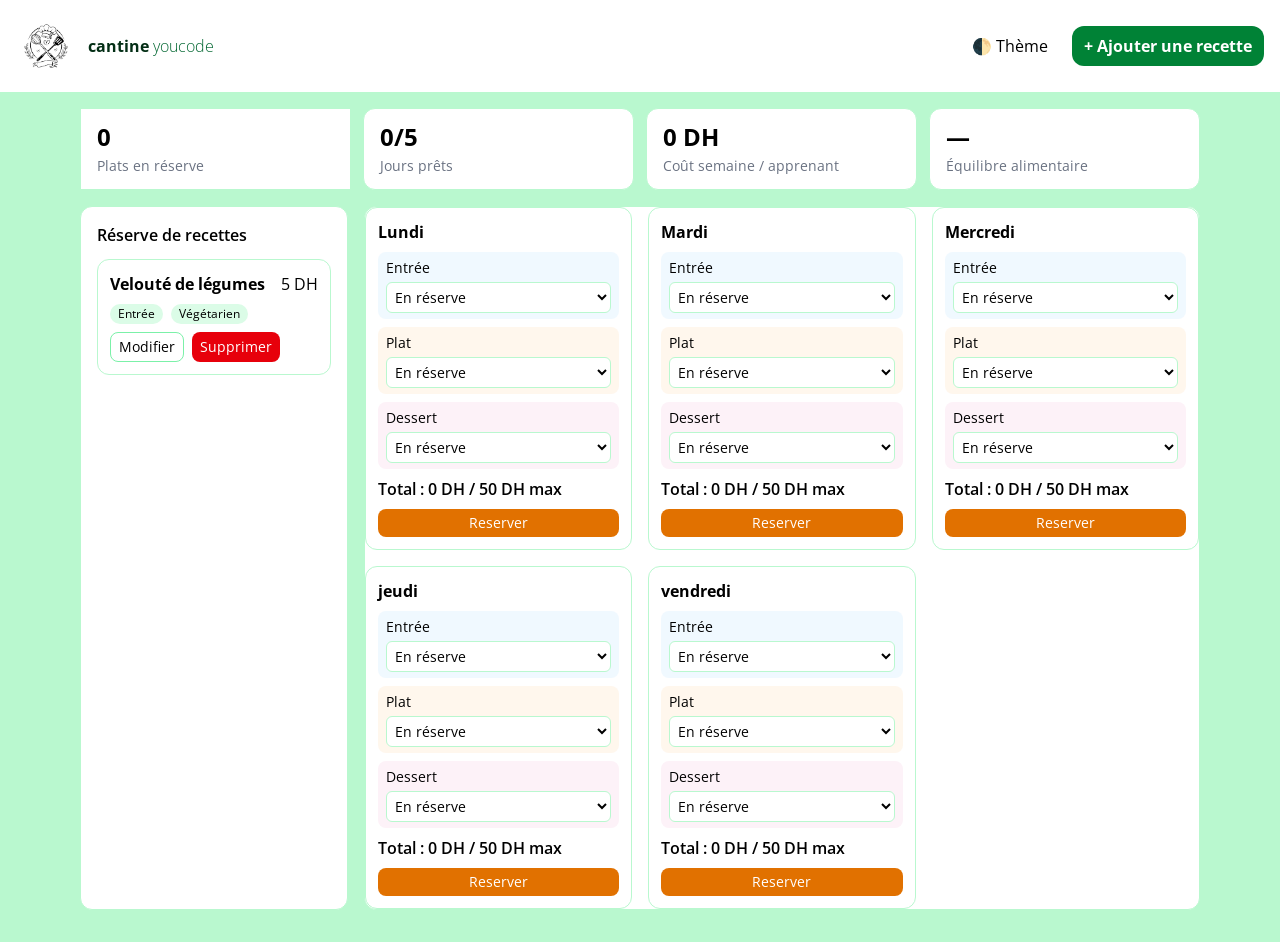
==== index.html @ fdb00d82 "fix: Rename cantina.html to index.html" ====
<!doctype html>
<html lang="fr">
  <head>
    <meta charset="UTF-8" />
    <meta name="viewport" content="width=device-width, initial-scale=1.0" />
    <title>Cantine YouCode</title>
    <link rel="stylesheet" href="output.css" />
    <link rel="preconnect" href="https://fonts.googleapis.com" />
    <link rel="preconnect" href="https://fonts.gstatic.com" crossorigin />
    <link
      href="https://fonts.googleapis.com/css2?family=Open+Sans:ital,wght@0,300..800;1,300..800&display=swap"
      rel="stylesheet"
    />
  </head>
  <body class="font-['Open_Sans']">
    <main class="bg-green-200 min-h-screen ">
      <nav
        class="bg-white sticky top-0 z-10 flex items-center justify-between p-4"
      >
        <div class="flex items-center gap-3">
          <span><img src="logo cuisine.avif" alt="" class="w-15 h-auto rounded-sm"></span>
          <h2 class="text-green-950 font-bold">
            cantine <span class="font-light text-green-800">youcode</span>
          </h2>
        </div>

        <div class="flex items-center gap-3">
          <button
            type="button"
            class="bg-white px-3 py-2 rounded-xl hover:bg-gray-100"
          >
            🌓 Thème
          </button>
          <button
            type="button"
            class="bg-green-700 hover:bg-green-800 font-bold text-white px-3 py-2 rounded-xl"
          >
            + Ajouter une recette
          </button>
        </div>
      </nav>

      <div class="max-w-6xl mx-auto p-4 grid grap-4">
        <div class="grid grid-cols-2 lg:grid-cols-4 gap-3">
          <div class="bg-white border border-green-200 rounder-xl px-4 py-3">
            <b id="Reserve" class="block text-2xl">0</b>
            <span class="text-sm text-gray-500">Plats en réserve</span>
          </div>
          <div class="bg-white border border-green-200 rounded-xl px-4 py-3">
            <b id="sDays" class="block text-2xl">0/5</b>
            <span class="text-sm text-gray-500">Jours prêts</span>
          </div>
          <div class="bg-white border border-green-200 rounded-xl px-4 py-3">
            <b id="sWeek" class="block text-2xl">0 DH</b>
            <span class="text-sm text-gray-500">Coût semaine / apprenant</span>
          </div>
          <div class="bg-white border border-green-200 rounded-xl px-4 py-3">
            <b id="sBal" class="block text-2xl">—</b>
            <span class="text-sm text-gray-500">Équilibre alimentaire</span>
          </div>
        </div>

        <!-- recette colonnes -->
        <!--g-->
        <div class="grid grid-cols-1 md:grid-cols-2 lg:grid-cols-4 gap-4 py-4 ">
          <section class="bg-white border border-green-200 rounded-xl p-4">
            <h2 class="font-semibold mb-3">Réserve de recettes</h2>
            <div class="grid gap-2">
              <!-- Carte modèle -->
              <div class="border border-green-200 rounded-xl p-3 grid gap-2">
                <div class="flex items-center justify-between">
                  <strong>Velouté de légumes</strong>
                  <span>5 DH</span>
                </div>
                <div class="flex gap-2">
                  <span class="text-xs px-2 py-0.5 rounded-full bg-green-100"
                    >Entrée</span
                  >
                  <span class="text-xs px-2 py-0.5 rounded-full bg-green-100"
                    >Végétarien</span
                  >
                </div>
                <div class="flex gap-2">
                  <button
                    type="button"
                    class="text-sm px-2 py-1 rounded-lg border border-green-300 hover:bg-green-100"
                  >
                    Modifier
                  </button>
                  <button
                    type="button"
                    class="text-sm px-2 py-1 rounded-lg bg-red-600 text-white hover:bg-red-700"
                  >
                    Supprimer
                  </button>
                </div>
              </div>
            </div>
          </section>

          <section
            class="bg-white border border-green-200 rounded-xl gap-4  grid grid-cols-1 md:grid-cols-2 lg:grid-cols-3 col-span-3 "
          >
            <!-- les 5 jours ghadi ydkhlo hna -->
            <article
              class="border border-green-200 rounded-xl p-3 grid gap-2  "
            >
              <strong>Lundi</strong>

              <div class="bg-sky-50 rounded-lg px-2 py-1.5 grid gap-1 text-sm">
                <label for="lundi-entree">Entrée</label>
                <select
                  id="lundi-entree"
                  class="w-full p-1 rounded-md border border-green-200 bg-white"
                >
                  <option value="">En réserve</option>
                </select>
              </div>

              <div
                class="bg-orange-50 rounded-lg px-2 py-1.5 grid gap-1 text-sm"
              >
                <label for="lundi-plat">Plat</label>
                <select
                  id="lundi-plat"
                  class="w-full p-1 rounded-md border border-green-200 bg-white"
                >
                  <option value="">En réserve</option>
                </select>
              </div>

              <div class="bg-pink-50 rounded-lg px-2 py-1.5 grid gap-1 text-sm">
                <label for="lundi-dessert">Dessert</label>
                <select
                  id="lundi-dessert"
                  class="w-full p-1 rounded-md border border-green-200 bg-white"
                >
                  <option value="">En réserve</option>
                </select>
              </div>

              <div class="font-semibold">Total : 0 DH / 50 DH max</div>
              <button
                    type="button"
                    class="text-sm px-2 py-1 rounded-lg bg-amber-600 text-white hover:bg-amber-900"
                  >
                    Reserver
            </button>
            </article>


            <article
              class="border border-green-200 rounded-xl p-3 grid gap-2"
            >
              <strong>Mardi</strong>

              <div class="bg-sky-50 rounded-lg px-2 py-1.5 grid gap-1 text-sm">
                <label for="Mardi-entree">Entrée</label>
                <select
                  id="Mardi-entree"
                  class="w-full p-1 rounded-md border border-green-200 bg-white"
                >
                  <option value="">En réserve</option>
                </select>
              </div>

              <div
                class="bg-orange-50 rounded-lg px-2 py-1.5 grid gap-1 text-sm"
              >
                <label for="Mardi-plat">Plat</label>
                <select
                  id="Mardi-plat"
                  class="w-full p-1 rounded-md border border-green-200 bg-white"
                >
                  <option value="">En réserve</option>
                </select>
              </div>

              <div class="bg-pink-50 rounded-lg px-2 py-1.5 grid gap-1 text-sm">
                <label for="lundi-dessert">Dessert</label>
                <select
                  id="lundi-dessert"
                  class="w-full p-1 rounded-md border border-green-200 bg-white"
                >
                  <option value="">En réserve</option>
                </select>
              </div>

              <div class="font-semibold">Total : 0 DH / 50 DH max</div>
              <button
                    type="button"
                    class="text-sm px-2 py-1 rounded-lg bg-amber-600 text-white hover:bg-amber-900"
                  >
                    Reserver
            </button>
            </article>

            <article
              class="border border-green-200 rounded-xl p-3 grid gap-2"
            >
              <strong>Mercredi</strong>

              <div class="bg-sky-50 rounded-lg px-2 py-1.5 grid gap-1 text-sm">
                <label for="Mercredi-entree">Entrée</label>
                <select
                  id="Mercredi-entree"
                  class="w-full p-1 rounded-md border border-green-200 bg-white"
                >
                  <option value="">En réserve</option>
                </select>
              </div>

              <div
                class="bg-orange-50 rounded-lg px-2 py-1.5 grid gap-1 text-sm"
              >
                <label for="Mercredi-plat">Plat</label>
                <select
                  id="Mercredi-plat"
                  class="w-full p-1 rounded-md border border-green-200 bg-white"
                >
                  <option value="">En réserve</option>
                </select>
              </div>

              <div class="bg-pink-50 rounded-lg px-2 py-1.5 grid gap-1 text-sm">
                <label for="lundi-dessert">Dessert</label>
                <select
                  id="mercredi -dessert"
                  class="w-full p-1 rounded-md border border-green-200 bg-white"
                >
                  <option value="">En réserve</option>
                </select>
              </div>

              <div class="font-semibold">Total : 0 DH / 50 DH max</div>
              <button
                    type="button"
                    class="text-sm px-2 py-1 rounded-lg bg-amber-600 text-white hover:bg-amber-900"
                  >
                    Reserver
            </button>
            </article>

            <article
              class="border border-green-200 rounded-xl p-3 grid gap-2"
            >
              <strong>jeudi</strong>

              <div class="bg-sky-50 rounded-lg px-2 py-1.5 grid gap-1 text-sm">
                <label for="jeudi-entree">Entrée</label>
                <select
                  id="jeudi-entree"
                  class="w-full p-1 rounded-md border border-green-200 bg-white"
                >
                  <option value="">En réserve</option>
                </select>
              </div>

              <div
                class="bg-orange-50 rounded-lg px-2 py-1.5 grid gap-1 text-sm"
              >
                <label for="jeudi-plat">Plat</label>
                <select
                  id="jeudi-plat"
                  class="w-full p-1 rounded-md border border-green-200 bg-white"
                >
                  <option value="">En réserve</option>
                </select>
              </div>

              <div class="bg-pink-50 rounded-lg px-2 py-1.5 grid gap-1 text-sm">
                <label for="lundi-dessert">Dessert</label>
                <select
                  id="jeudi-dessert"
                  class="w-full p-1 rounded-md border border-green-200 bg-white"
                >
                  <option value="">En réserve</option>
                </select>
              </div>

              <div class="font-semibold">Total : 0 DH / 50 DH max</div>
              <button
                    type="button"
                    class="text-sm px-2 py-1 rounded-lg bg-amber-600 text-white hover:bg-amber-900"
                  >
                    Reserver
            </button>
            </article>



            <article
              class="border border-green-200 rounded-xl p-3 grid gap-2"
            >
              <strong>vendredi</strong>

              <div class="bg-sky-50 rounded-lg px-2 py-1.5 grid gap-1 text-sm">
                <label for="Mardi-entree">Entrée</label>
                <select
                  id="vendredi-entree"
                  class="w-full p-1 rounded-md border border-green-200 bg-white"
                >
                  <option value="">En réserve</option>
                </select>
              </div>

              <div
                class="bg-orange-50 rounded-lg px-2 py-1.5 grid gap-1 text-sm"
              >
                <label for="vendredi-plat">Plat</label>
                <select
                  id="vendredi-plat"
                  class="w-full p-1 rounded-md border border-green-200 bg-white"
                >
                  <option value="">En réserve</option>
                </select>
              </div>

              <div class="bg-pink-50 rounded-lg px-2 py-1.5 grid gap-1 text-sm">
                <label for="vendredi-dessert">Dessert</label>
                <select
                  id="vendredi-dessert"
                  class="w-full p-1 rounded-md border border-green-200 bg-white"
                >
                  <option value="">En réserve</option>
                </select>
              </div>

              <div class="font-semibold">Total : 0 DH / 50 DH max</div>
              <button
                    type="button"
                    class="text-sm px-2 py-1 rounded-lg bg-amber-600 text-white hover:bg-amber-900"
                  >
                    Reserver
            </button>
            </article>
          </section>
        </div>
      </div>
    </main>
  </body>
</html>
---- output.css ----
/*! tailwindcss v4.3.3 | MIT License | https://tailwindcss.com */
@layer properties;
@layer theme, base, components, utilities;
@layer theme {
  :root, :host {
    --font-sans: -apple-system, BlinkMacSystemFont, "Segoe UI", Roboto, "Helvetica Neue",
      "Noto Sans", Arial, sans-serif, "Apple Color Emoji", "Segoe UI Emoji",
      "Segoe UI Symbol", "Noto Color Emoji";
    --font-mono: ui-monospace, SFMono-Regular, Menlo, Monaco, Consolas, "Liberation Mono",
      "Courier New", monospace;
    --color-red-600: oklch(57.7% 0.245 27.325);
    --color-red-700: oklch(50.5% 0.213 27.518);
    --color-orange-50: oklch(98% 0.016 73.684);
    --color-amber-50: oklch(98.7% 0.022 95.277);
    --color-amber-200: oklch(92.4% 0.12 95.746);
    --color-amber-600: oklch(66.6% 0.179 58.318);
    --color-amber-900: oklch(41.4% 0.112 45.904);
    --color-amber-950: oklch(27.9% 0.077 45.635);
    --color-green-100: oklch(96.2% 0.044 156.743);
    --color-green-200: oklch(92.5% 0.084 155.995);
    --color-green-300: oklch(87.1% 0.15 154.449);
    --color-green-500: oklch(72.3% 0.219 149.579);
    --color-green-700: oklch(52.7% 0.154 150.069);
    --color-green-800: oklch(44.8% 0.119 151.328);
    --color-green-950: oklch(26.6% 0.065 152.934);
    --color-sky-50: oklch(97.7% 0.013 236.62);
    --color-sky-700: oklch(50% 0.134 242.749);
    --color-sky-800: oklch(44.3% 0.11 240.79);
    --color-pink-50: oklch(97.1% 0.014 343.198);
    --color-gray-100: oklch(96.7% 0.003 264.542);
    --color-gray-400: oklch(70.7% 0.022 261.325);
    --color-gray-500: oklch(55.1% 0.027 264.364);
    --color-black: #000;
    --color-white: #fff;
    --spacing: 0.25rem;
    --container-sm: 24rem;
    --container-6xl: 72rem;
    --text-xs: 0.75rem;
    --text-xs--line-height: calc(1 / 0.75);
    --text-sm: 0.875rem;
    --text-sm--line-height: calc(1.25 / 0.875);
    --text-2xl: 1.5rem;
    --text-2xl--line-height: calc(2 / 1.5);
    --font-weight-light: 300;
    --font-weight-semibold: 600;
    --font-weight-bold: 700;
    --radius-sm: 0.25rem;
    --radius-md: 0.375rem;
    --radius-lg: 0.5rem;
    --radius-xl: 0.75rem;
    --default-font-family: var(--font-sans);
    --default-mono-font-family: var(--font-mono);
  }
}
@layer base {
  *, ::after, ::before, ::backdrop, ::file-selector-button {
    box-sizing: border-box;
    margin: 0;
    padding: 0;
    border: 0 solid;
  }
  html, :host {
    line-height: 1.5;
    -webkit-text-size-adjust: 100%;
    tab-size: 4;
    font-family: var(--default-font-family, -apple-system, BlinkMacSystemFont, "Segoe UI", Roboto, "Helvetica Neue", "Noto Sans", Arial, sans-serif, "Apple Color Emoji", "Segoe UI Emoji", "Segoe UI Symbol", "Noto Color Emoji");
    font-feature-settings: var(--default-font-feature-settings, normal);
    font-variation-settings: var(--default-font-variation-settings, normal);
    -webkit-tap-highlight-color: transparent;
  }
  hr {
    height: 0;
    color: inherit;
    border-top-width: 1px;
  }
  abbr:where([title]) {
    -webkit-text-decoration: underline dotted;
    text-decoration: underline dotted;
  }
  h1, h2, h3, h4, h5, h6 {
    font-size: inherit;
    font-weight: inherit;
  }
  a {
    color: inherit;
    -webkit-text-decoration: inherit;
    text-decoration: inherit;
  }
  b, strong {
    font-weight: bolder;
  }
  code, kbd, samp, pre {
    font-family: var(--default-mono-font-family, ui-monospace, SFMono-Regular, Menlo, Monaco, Consolas, "Liberation Mono", "Courier New", monospace);
    font-feature-settings: var(--default-mono-font-feature-settings, normal);
    font-variation-settings: var(--default-mono-font-variation-settings, normal);
    font-size: 1em;
  }
  small {
    font-size: 80%;
  }
  sub, sup {
    font-size: 75%;
    line-height: 0;
    position: relative;
    vertical-align: baseline;
  }
  sub {
    bottom: -0.25em;
  }
  sup {
    top: -0.5em;
  }
  table {
    text-indent: 0;
    border-color: inherit;
    border-collapse: collapse;
  }
  :-moz-focusring:where(:not(iframe)) {
    outline: auto;
  }
  progress {
    vertical-align: baseline;
  }
  summary {
    display: list-item;
  }
  ol, ul, menu {
    list-style: none;
  }
  img, svg, video, canvas, audio, iframe, embed, object {
    display: block;
    vertical-align: middle;
  }
  img, video {
    max-width: 100%;
    height: auto;
  }
  button, input, select, optgroup, textarea, ::file-selector-button {
    font: inherit;
    font-feature-settings: inherit;
    font-variation-settings: inherit;
    letter-spacing: inherit;
    color: inherit;
    border-radius: 0;
    background-color: transparent;
    opacity: 1;
  }
  :where(select:is([multiple], [size])) optgroup {
    font-weight: bolder;
  }
  :where(select:is([multiple], [size])) optgroup option {
    padding-inline-start: 20px;
  }
  ::file-selector-button {
    margin-inline-end: 4px;
  }
  ::placeholder {
    opacity: 1;
  }
  @supports (not (-webkit-appearance: -apple-pay-button))  or (contain-intrinsic-size: 1px) {
    ::placeholder {
      color: currentcolor;
      @supports (color: color-mix(in lab, red, red)) {
        color: color-mix(in oklab, currentcolor 50%, transparent);
      }
    }
  }
  textarea {
    resize: vertical;
  }
  ::-webkit-search-decoration {
    -webkit-appearance: none;
  }
  ::-webkit-date-and-time-value {
    min-height: 1lh;
    text-align: inherit;
  }
  ::-webkit-datetime-edit {
    display: inline-flex;
  }
  ::-webkit-datetime-edit-fields-wrapper {
    padding: 0;
  }
  ::-webkit-datetime-edit, ::-webkit-datetime-edit-year-field, ::-webkit-datetime-edit-month-field, ::-webkit-datetime-edit-day-field, ::-webkit-datetime-edit-hour-field, ::-webkit-datetime-edit-minute-field, ::-webkit-datetime-edit-second-field, ::-webkit-datetime-edit-millisecond-field, ::-webkit-datetime-edit-meridiem-field {
    padding-block: 0;
  }
  ::-webkit-calendar-picker-indicator {
    line-height: 1;
  }
  :-moz-ui-invalid {
    box-shadow: none;
  }
  button, input:where([type="button"], [type="reset"], [type="submit"]), ::file-selector-button {
    appearance: button;
  }
  ::-webkit-inner-spin-button, ::-webkit-outer-spin-button {
    height: auto;
  }
  [hidden]:where(:not([hidden="until-found"])) {
    display: none !important;
  }
}
@layer utilities {
  .sticky {
    position: sticky;
  }
  .top-0 {
    top: 0px;
  }
  .z-10 {
    z-index: 10;
  }
  .col-span-3 {
    grid-column: span 3 / span 3;
  }
  .m-0 {
    margin: 0px;
  }
  .m-10 {
    margin: calc(var(--spacing) * 10);
  }
  .mx-0 {
    margin-inline: 0px;
  }
  .mx-auto {
    margin-inline: auto;
  }
  .my-0 {
    margin-block: 0px;
  }
  .mb-3 {
    margin-bottom: calc(var(--spacing) * 3);
  }
  .block {
    display: block;
  }
  .flex {
    display: flex;
  }
  .grid {
    display: grid;
  }
  .table {
    display: table;
  }
  .h-8 {
    height: calc(var(--spacing) * 8);
  }
  .h-auto {
    height: auto;
  }
  .min-h-screen {
    min-height: 100vh;
  }
  .w-3 {
    width: calc(var(--spacing) * 3);
  }
  .w-3\.5 {
    width: calc(var(--spacing) * 3.5);
  }
  .w-4 {
    width: calc(var(--spacing) * 4);
  }
  .w-10 {
    width: calc(var(--spacing) * 10);
  }
  .w-15 {
    width: calc(var(--spacing) * 15);
  }
  .w-20 {
    width: calc(var(--spacing) * 20);
  }
  .w-full {
    width: 100%;
  }
  .w-sm {
    width: var(--container-sm);
  }
  .max-w-6xl {
    max-width: var(--container-6xl);
  }
  .border-collapse {
    border-collapse: collapse;
  }
  .rotate-20 {
    rotate: 20deg;
  }
  .rotate-30 {
    rotate: 30deg;
  }
  .rotate-35 {
    rotate: 35deg;
  }
  .rotate-40 {
    rotate: 40deg;
  }
  .rotate-45 {
    rotate: 45deg;
  }
  .rotate-50 {
    rotate: 50deg;
  }
  .resize {
    resize: both;
  }
  .grid-cols-1 {
    grid-template-columns: repeat(1, minmax(0, 1fr));
  }
  .grid-cols-2 {
    grid-template-columns: repeat(2, minmax(0, 1fr));
  }
  .grid-cols-3 {
    grid-template-columns: repeat(3, minmax(0, 1fr));
  }
  .grid-cols-4 {
    grid-template-columns: repeat(4, minmax(0, 1fr));
  }
  .items-center {
    align-items: center;
  }
  .items-end {
    align-items: flex-end;
  }
  .justify-around {
    justify-content: space-around;
  }
  .justify-between {
    justify-content: space-between;
  }
  .gap-1 {
    gap: var(--spacing);
  }
  .gap-1\.5 {
    gap: calc(var(--spacing) * 1.5);
  }
  .gap-2 {
    gap: calc(var(--spacing) * 2);
  }
  .gap-3 {
    gap: calc(var(--spacing) * 3);
  }
  .gap-4 {
    gap: calc(var(--spacing) * 4);
  }
  :where(.space-x-1 > :not(:last-child)) {
    --tw-space-x-reverse: 0;
    margin-inline-start: calc(var(--spacing) * var(--tw-space-x-reverse));
    margin-inline-end: calc(var(--spacing) * calc(1 - var(--tw-space-x-reverse)));
  }
  :where(.space-x-2 > :not(:last-child)) {
    --tw-space-x-reverse: 0;
    margin-inline-start: calc(calc(var(--spacing) * 2) * var(--tw-space-x-reverse));
    margin-inline-end: calc(calc(var(--spacing) * 2) * calc(1 - var(--tw-space-x-reverse)));
  }
  :where(.space-x-3 > :not(:last-child)) {
    --tw-space-x-reverse: 0;
    margin-inline-start: calc(calc(var(--spacing) * 3) * var(--tw-space-x-reverse));
    margin-inline-end: calc(calc(var(--spacing) * 3) * calc(1 - var(--tw-space-x-reverse)));
  }
  .rounded-full {
    border-radius: calc(infinity * 1px);
  }
  .rounded-lg {
    border-radius: var(--radius-lg);
  }
  .rounded-md {
    border-radius: var(--radius-md);
  }
  .rounded-sm {
    border-radius: var(--radius-sm);
  }
  .rounded-xl {
    border-radius: var(--radius-xl);
  }
  .rounded-b-sm {
    border-bottom-right-radius: var(--radius-sm);
    border-bottom-left-radius: var(--radius-sm);
  }
  .rounded-b-xl {
    border-bottom-right-radius: var(--radius-xl);
    border-bottom-left-radius: var(--radius-xl);
  }
  .border {
    border-style: var(--tw-border-style);
    border-width: 1px;
  }
  .border-4 {
    border-style: var(--tw-border-style);
    border-width: 4px;
  }
  .border-green-200 {
    border-color: var(--color-green-200);
  }
  .border-green-300 {
    border-color: var(--color-green-300);
  }
  .bg-amber-200 {
    background-color: var(--color-amber-200);
  }
  .bg-amber-600 {
    background-color: var(--color-amber-600);
  }
  .bg-gray-400 {
    background-color: var(--color-gray-400);
  }
  .bg-green-100 {
    background-color: var(--color-green-100);
  }
  .bg-green-200 {
    background-color: var(--color-green-200);
  }
  .bg-green-300 {
    background-color: var(--color-green-300);
  }
  .bg-green-700 {
    background-color: var(--color-green-700);
  }
  .bg-green-950 {
    background-color: var(--color-green-950);
  }
  .bg-orange-50 {
    background-color: var(--color-orange-50);
  }
  .bg-pink-50 {
    background-color: var(--color-pink-50);
  }
  .bg-red-600 {
    background-color: var(--color-red-600);
  }
  .bg-sky-50 {
    background-color: var(--color-sky-50);
  }
  .bg-sky-700 {
    background-color: var(--color-sky-700);
  }
  .bg-white {
    background-color: var(--color-white);
  }
  .p-1 {
    padding: var(--spacing);
  }
  .p-2 {
    padding: calc(var(--spacing) * 2);
  }
  .p-3 {
    padding: calc(var(--spacing) * 3);
  }
  .p-4 {
    padding: calc(var(--spacing) * 4);
  }
  .p-5 {
    padding: calc(var(--spacing) * 5);
  }
  .p-10 {
    padding: calc(var(--spacing) * 10);
  }
  .px-2 {
    padding-inline: calc(var(--spacing) * 2);
  }
  .px-3 {
    padding-inline: calc(var(--spacing) * 3);
  }
  .px-4 {
    padding-inline: calc(var(--spacing) * 4);
  }
  .py-0 {
    padding-block: 0px;
  }
  .py-0\.5 {
    padding-block: calc(var(--spacing) * 0.5);
  }
  .py-1 {
    padding-block: var(--spacing);
  }
  .py-1\.5 {
    padding-block: calc(var(--spacing) * 1.5);
  }
  .py-2 {
    padding-block: calc(var(--spacing) * 2);
  }
  .py-3 {
    padding-block: calc(var(--spacing) * 3);
  }
  .py-4 {
    padding-block: calc(var(--spacing) * 4);
  }
  .font-\[\'Open_Sans\'\] {
    font-family: 'Open Sans';
  }
  .text-2xl {
    font-size: var(--text-2xl);
    line-height: var(--tw-leading, var(--text-2xl--line-height));
  }
  .text-sm {
    font-size: var(--text-sm);
    line-height: var(--tw-leading, var(--text-sm--line-height));
  }
  .text-xs {
    font-size: var(--text-xs);
    line-height: var(--tw-leading, var(--text-xs--line-height));
  }
  .font-bold {
    --tw-font-weight: var(--font-weight-bold);
    font-weight: var(--font-weight-bold);
  }
  .font-light {
    --tw-font-weight: var(--font-weight-light);
    font-weight: var(--font-weight-light);
  }
  .font-semibold {
    --tw-font-weight: var(--font-weight-semibold);
    font-weight: var(--font-weight-semibold);
  }
  .text-black {
    color: var(--color-black);
  }
  .text-gray-500 {
    color: var(--color-gray-500);
  }
  .text-green-500 {
    color: var(--color-green-500);
  }
  .text-green-700 {
    color: var(--color-green-700);
  }
  .text-green-800 {
    color: var(--color-green-800);
  }
  .text-green-950 {
    color: var(--color-green-950);
  }
  .text-white {
    color: var(--color-white);
  }
  .underline {
    text-decoration-line: underline;
  }
  .opacity-50 {
    opacity: 50%;
  }
  .outline {
    outline-style: var(--tw-outline-style);
    outline-width: 1px;
  }
  @media (hover: hover) {
    .hover\:bg-amber-900:hover {
      background-color: var(--color-amber-900);
    }
    .hover\:bg-gray-100:hover {
      background-color: var(--color-gray-100);
    }
    .hover\:bg-green-100:hover {
      background-color: var(--color-green-100);
    }
    .hover\:bg-green-800:hover {
      background-color: var(--color-green-800);
    }
    .hover\:bg-red-700:hover {
      background-color: var(--color-red-700);
    }
    .hover\:bg-sky-800:hover {
      background-color: var(--color-sky-800);
    }
  }
  @media (width >= 48rem) {
    .md\:grid-cols-2 {
      grid-template-columns: repeat(2, minmax(0, 1fr));
    }
    .md\:grid-cols-3 {
      grid-template-columns: repeat(3, minmax(0, 1fr));
    }
  }
  @media (width >= 64rem) {
    .lg\:grid-cols-2 {
      grid-template-columns: repeat(2, minmax(0, 1fr));
    }
    .lg\:grid-cols-3 {
      grid-template-columns: repeat(3, minmax(0, 1fr));
    }
    .lg\:grid-cols-4 {
      grid-template-columns: repeat(4, minmax(0, 1fr));
    }
    .lg\:grid-cols-5 {
      grid-template-columns: repeat(5, minmax(0, 1fr));
    }
    .lg\:grid-cols-\[320px_1fr\] {
      grid-template-columns: 320px 1fr;
    }
  }
}
@property --tw-space-x-reverse {
  syntax: "*";
  inherits: false;
  initial-value: 0;
}
@property --tw-border-style {
  syntax: "*";
  inherits: false;
  initial-value: solid;
}
@property --tw-font-weight {
  syntax: "*";
  inherits: false;
}
@property --tw-outline-style {
  syntax: "*";
  inherits: false;
  initial-value: solid;
}
@layer properties {
  @supports ((-webkit-hyphens: none) and (not (margin-trim: inline))) or ((-moz-orient: inline) and (not (color:rgb(from red r g b)))) {
    *, ::before, ::after, ::backdrop {
      --tw-space-x-reverse: 0;
      --tw-border-style: solid;
      --tw-font-weight: initial;
      --tw-outline-style: solid;
    }
  }
}
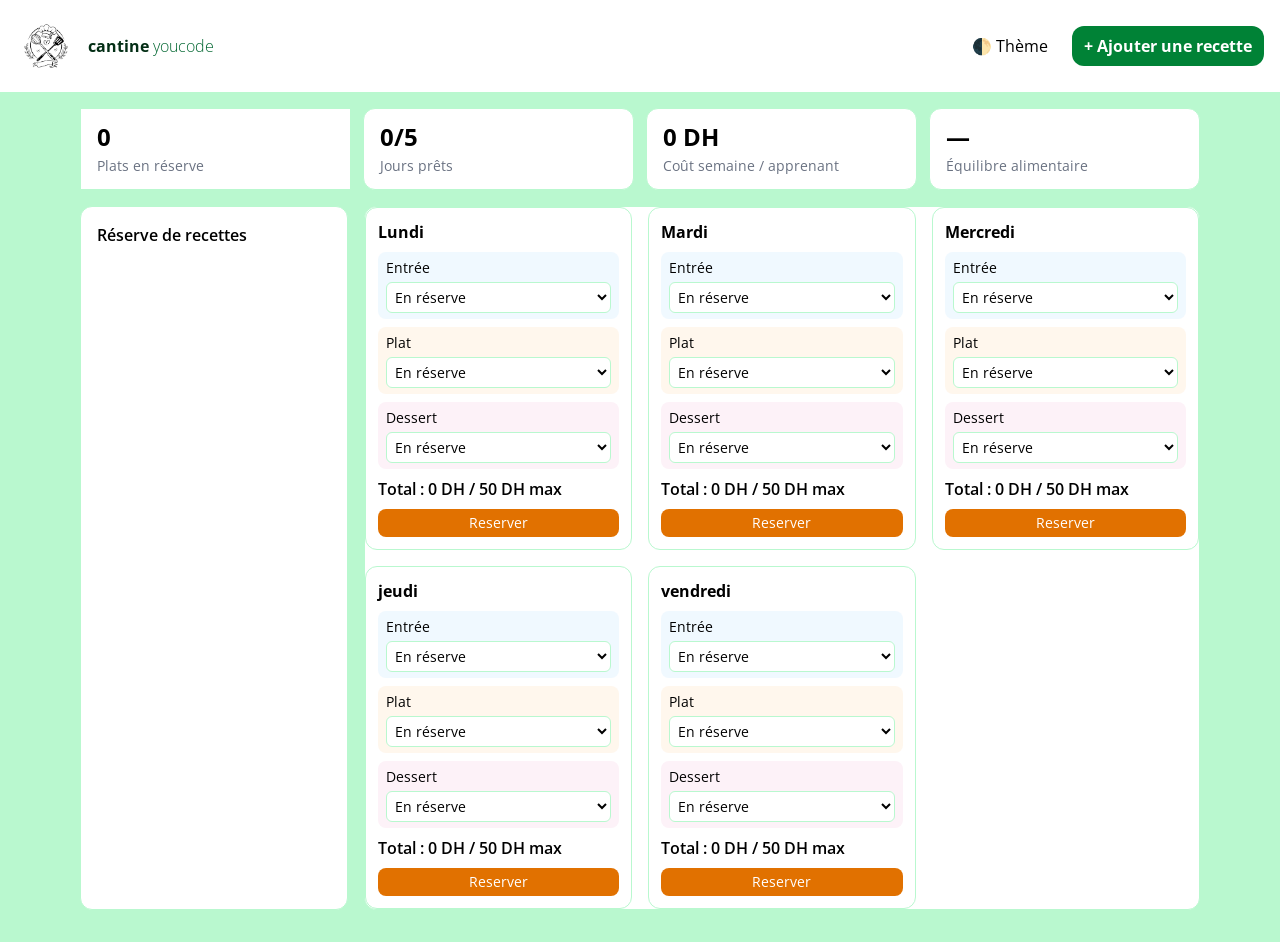
==== commit 36d770cc: "feat:add dark mood" ====
--- a/index.html
+++ b/index.html
@@ -5,6 +5,7 @@
     <meta name="viewport" content="width=device-width, initial-scale=1.0" />
     <title>Cantine YouCode</title>
     <link rel="stylesheet" href="output.css" />
+    <link rel="stylesheet" href="cantina.css">
     <link rel="preconnect" href="https://fonts.googleapis.com" />
     <link rel="preconnect" href="https://fonts.gstatic.com" crossorigin />
     <link
@@ -26,6 +27,7 @@
 
         <div class="flex items-center gap-3">
           <button
+            id="btnTheme"
             type="button"
             class="bg-white px-3 py-2 rounded-xl hover:bg-gray-100"
           >
@@ -33,7 +35,8 @@
           </button>
           <button
             type="button"
-            class="bg-green-700 hover:bg-green-800 font-bold text-white px-3 py-2 rounded-xl"
+            id="btn_Ajouter"
+            class="bg-green-700 hover:bg-green-800 font-bold text-white px-3 py-2 rounded-xl "  
           >
             + Ajouter une recette
           </button>
@@ -65,36 +68,10 @@
         <div class="grid grid-cols-1 md:grid-cols-2 lg:grid-cols-4 gap-4 py-4 ">
           <section class="bg-white border border-green-200 rounded-xl p-4">
             <h2 class="font-semibold mb-3">Réserve de recettes</h2>
-            <div class="grid gap-2">
+            <div class="grid gap-2" id="list">
               <!-- Carte modèle -->
-              <div class="border border-green-200 rounded-xl p-3 grid gap-2">
-                <div class="flex items-center justify-between">
-                  <strong>Velouté de légumes</strong>
-                  <span>5 DH</span>
-                </div>
-                <div class="flex gap-2">
-                  <span class="text-xs px-2 py-0.5 rounded-full bg-green-100"
-                    >Entrée</span
-                  >
-                  <span class="text-xs px-2 py-0.5 rounded-full bg-green-100"
-                    >Végétarien</span
-                  >
-                </div>
-                <div class="flex gap-2">
-                  <button
-                    type="button"
-                    class="text-sm px-2 py-1 rounded-lg border border-green-300 hover:bg-green-100"
-                  >
-                    Modifier
-                  </button>
-                  <button
-                    type="button"
-                    class="text-sm px-2 py-1 rounded-lg bg-red-600 text-white hover:bg-red-700"
-                  >
-                    Supprimer
-                  </button>
-                </div>
-              </div>
+              
+                
             </div>
           </section>
 
@@ -328,15 +305,66 @@
 
               <div class="font-semibold">Total : 0 DH / 50 DH max</div>
               <button
-                    type="button"
-                    class="text-sm px-2 py-1 rounded-lg bg-amber-600 text-white hover:bg-amber-900"
-                  >
+                    type="button"  
+                    class="text-sm px-2 py-1 rounded-lg bg-amber-600 text-white hover:bg-amber-900"   >
                     Reserver
             </button>
             </article>
           </section>
         </div>
       </div>
+<!--formulaire-->
+<div id="modal" style="position:fixed; inset:0; z-index:20; background:rgba(0,0,0,0.5); overflow-y:auto;" hidden>
+  <div style="background:white; padding:24px; border-radius:12px; width:100%; max-width:28rem; margin:80px auto 0;">
+  <h3 class="text-xl font-bold mb-4">Nouvelle recette</h3>
+
+  <form id="monForm" class="grid gap-3">
+    <div class="grid gap-1">
+      <label for="nom">Nom du plat</label>
+      <input type="text" id="nom" required class="border border-green-300 rounded-md p-2">
+    </div>
+
+    <div class="grid gap-1">
+      <label for="categorie">Catégorie</label>
+      <select id="categorie" class="border border-green-300 rounded-md p-2" required >
+        <option value="">— Choisir —</option>
+        <option value="Entrée">Entrée</option>
+        <option value="Plat">Plat</option>
+        <option value="Dessert">Dessert</option>
+      </select>
+    </div>
+
+    <div class="grid gap-1">
+      <label for="prix">Prix (DH)</label>
+      <input type="number" id="prix" min="1" required class="borde
+     border-green-300 rounded-md p-2">
+    </div>
+
+    <div class="grid gap-1">
+      <label for="badge">Badge</label>
+      <select id="badge" class="border border-green-300 rounded-md p-2">
+        <option value="Classique">Classique</option>
+        <option value="Bio">Bio</option>
+        <option value="Végétarien">Végétarien</option>
+      </select>
+    </div>
+
+    <div class="flex justify-end gap-2 mt-2">
+      <button type="reset" id="btnAnnuler" class="px-3 py-2 rounded-xl border border-green-300 hover:bg-green-100">Annuler</button>
+      <button type="submit" id="btnValider" class="px-3 py-2 rounded-xl bg-green-700 hover:bg-green-800 text-white font-bold">Valider</button>
+    </div>
+  </form>
+</div>
+</div>
+
     </main>
+        <script src="cantina.js"></script>
+    <!--<script src="https://cdn.jsdelivr.net/npm/darkmode-js@1.5.7/lib/darkmode-js.min.js"></script>
+      <script>
+        function addDarkmodeWidget() {
+        new Darkmode().showWidget();
+       }
+       window.addEventListener('load', addDarkmodeWidget);
+     </script>-->
   </body>
 </html>
--- a/cantina.css
+++ b/cantina.css
@@ -0,0 +1,56 @@
+/* Mode sombre */
+body.dark {
+  background-color: #111827;
+  color: #f3f4f6;
+}
+
+body.dark main {
+  background-color: #111827;
+}
+
+body.dark nav,
+body.dark section,
+body.dark div.bg-white,
+body.dark article {
+  background-color: #1f2937 !important;
+  color: #f3f4f6;
+  border-color: #374151 !important;
+}
+
+body.dark h2,
+body.dark strong {
+  color: #f9fafb !important;
+}
+
+body.dark span.font-light {
+  color: #10b981 !important;
+}
+
+body.dark select,
+body.dark input {
+  background-color: #374151 !important;
+  color: #ffffff !important;
+  border-color: #4b5563 !important;
+}
+
+body.dark #modal > div {
+  background-color: #1f2937 !important;
+  color: #f3f4f6;
+}
+
+body.dark #btnTheme {
+  background-color: #374151 !important;
+  color: #ffffff;
+}
+
+body.dark .bg-sky-50,
+body.dark .bg-orange-50,
+body.dark .bg-pink-50 {
+  background-color: #374151 !important;
+  color: #f3f4f6;
+}
+
+body.dark .bg-green-100 {
+  background-color: #065f46 !important;
+  color: #d1fae5 !important;
+}
